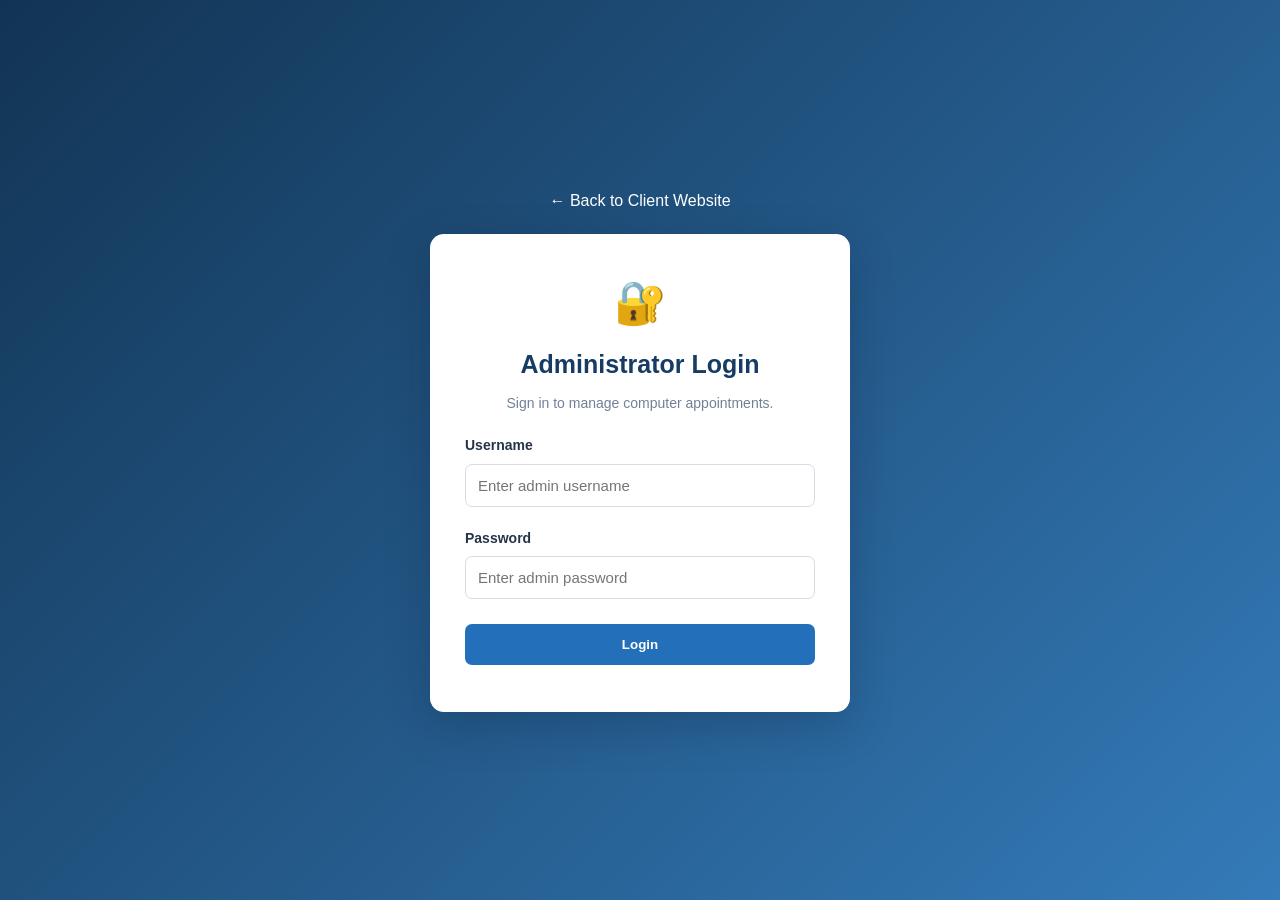
==== admin-login.html @ d9b27245 "Add files via upload" ====
<!DOCTYPE html>
<html lang="en">
<head>
    <meta charset="UTF-8">
    <meta name="viewport" content="width=device-width, initial-scale=1.0">
    <title>Admin Login | ComputerCare</title>
    <link rel="stylesheet" href="admin.css">
    <script src="admin.js" defer></script>
</head>
<body class="login-page">

    <a class="back-link" href="index.html">← Back to Client Website</a>

    <main class="login-card">
        <div class="login-icon">🔐</div>
        <h1>Administrator Login</h1>
        <p>Sign in to manage computer appointments.</p>

        <form id="adminLoginForm">
            <label for="username">Username</label>
            <input id="username" type="text"
                   placeholder="Enter admin username" required>

            <label for="password">Password</label>
            <input id="password" type="password"
                   placeholder="Enter admin password" required>

            <button class="admin-btn" type="submit">Login</button>
            <p id="loginMessage" class="login-message" role="status"></p>
        </form>

    </main>

</body>
</html>
---- admin.css ----
* {
    box-sizing: border-box;
    margin: 0;
    padding: 0;
}

body {
    font-family: Arial, sans-serif;
    background: #f2f5fa;
    color: #263448;
    line-height: 1.6;
}

.login-page {
    min-height: 100vh;
    padding: 25px;
    display: flex;
    flex-direction: column;
    justify-content: center;
    align-items: center;
    background: linear-gradient(135deg, #123454, #347bb9);
}

.back-link {
    color: white;
    margin-bottom: 20px;
    align-self: center;
    text-decoration: none;
}

.login-card {
    background: white;
    width: 100%;
    max-width: 420px;
    padding: 35px;
    border-radius: 14px;
    box-shadow: 0 15px 45px #00152b35;
}

.login-icon {
    font-size: 42px;
    text-align: center;
}

.login-card h1 {
    color: #163b65;
    font-size: 25px;
    text-align: center;
    margin: 8px 0;
}

.login-card > p {
    text-align: center;
    color: #718096;
    font-size: 14px;
}

.login-card label {
    display: block;
    font-weight: bold;
    font-size: 14px;
    margin: 20px 0 7px;
}

.login-card input,
.panel-heading select {
    width: 100%;
    padding: 12px;
    border: 1px solid #d5dce6;
    border-radius: 7px;
    font-size: 15px;
    background: white;
}

.admin-btn {
    width: 100%;
    border: none;
    background: #246fba;
    color: white;
    padding: 13px;
    border-radius: 7px;
    margin-top: 25px;
    font-weight: bold;
    cursor: pointer;
}

.admin-btn:hover {
    background: #164f88;
}

.login-message {
    color: #b42318 !important;
    margin-top: 12px;
}

.demo-note {
    margin-top: 24px;
    padding: 12px;
    background: #f1f6fb;
    border-radius: 7px;
    font-size: 12px !important;
    overflow-wrap: anywhere;
}

.admin-navbar {
    background: #153958;
    color: white;
    padding: 17px 5%;
    display: flex;
    justify-content: space-between;
    align-items: center;
    gap: 15px;
}

.admin-logo {
    color: white;
    text-decoration: none;
    font-size: 19px;
    font-weight: bold;
}

.logout-btn {
    background: #e65b5b;
    border: none;
    color: white;
    padding: 10px 16px;
    border-radius: 6px;
    cursor: pointer;
    font-weight: bold;
}

.admin-main {
    max-width: 1400px;
    margin: auto;
    padding: 35px 5%;
}

.admin-eyebrow {
    color: #267bd0;
    font-weight: bold;
    font-size: 12px;
    letter-spacing: 1.5px;
}

.admin-heading h1 {
    font-size: 32px;
    color: #163b65;
}

.admin-heading p,
.panel-heading p {
    color: #718096;
    font-size: 14px;
}

.stats-grid {
    display: grid;
    grid-template-columns: repeat(4, minmax(0, 1fr));
    gap: 18px;
    margin: 30px 0;
}

.stat-card {
    background: white;
    padding: 22px;
    border-radius: 10px;
    border: 1px solid #e2e9f2;
}

.stat-card span {
    display: block;
    color: #718096;
    font-size: 13px;
}

.stat-card strong {
    display: block;
    color: #163b65;
    font-size: 30px;
    margin-top: 8px;
}

.appointments-panel {
    background: white;
    border-radius: 12px;
    padding: 25px;
    box-shadow: 0 5px 20px #1a35500b;
}

.panel-heading {
    display: flex;
    justify-content: space-between;
    align-items: center;
    gap: 20px;
    margin-bottom: 22px;
}

.panel-heading h2 {
    color: #163b65;
    font-size: 22px;
}

.panel-heading select {
    max-width: 220px;
}

.admin-appointment {
    border: 1px solid #e1e7ef;
    border-radius: 9px;
    padding: 20px;
    margin-bottom: 16px;
    overflow-wrap: anywhere;
}

.admin-appointment h3 {
    color: #163b65;
    margin-bottom: 10px;
}

.admin-appointment p {
    font-size: 14px;
    margin: 5px 0;
}

.admin-status {
    display: inline-block;
    margin: 12px 0;
    padding: 5px 12px;
    border-radius: 20px;
    font-size: 12px;
    font-weight: bold;
}

.admin-status.pending {
    color: #835d00;
    background: #fff1c9;
}

.admin-status.approved {
    color: #17683b;
    background: #d8f4e2;
}

.admin-status.denied {
    color: #a32323;
    background: #ffe0e0;
}

.action-row {
    display: flex;
    gap: 10px;
    margin-top: 10px;
    flex-wrap: wrap;
}

.action-btn {
    border: none;
    padding: 10px 15px;
    border-radius: 6px;
    color: white;
    cursor: pointer;
    font-weight: bold;
}

.approve-btn {
    background: #20864d;
}

.deny-btn {
    background: #d94848;
}

.admin-empty {
    text-align: center;
    padding: 35px 10px;
    color: #718096;
}

.admin-footer {
    text-align: center;
    padding: 22px;
    color: #718096;
    font-size: 13px;
}

@media (max-width: 800px) {
    .stats-grid {
        grid-template-columns: repeat(2, minmax(0, 1fr));
    }

    .panel-heading {
        align-items: stretch;
        flex-direction: column;
    }

    .panel-heading select {
        max-width: none;
    }
}

@media (max-width: 480px) {
    .stats-grid {
        grid-template-columns: 1fr 1fr;
        gap: 10px;
    }

    .stat-card {
        padding: 14px;
    }

    .stat-card strong {
        font-size: 24px;
    }

    .appointments-panel {
        padding: 15px;
    }

    .login-card {
        padding: 25px;
    }

    .admin-heading h1 {
        font-size: 27px;
    }
}
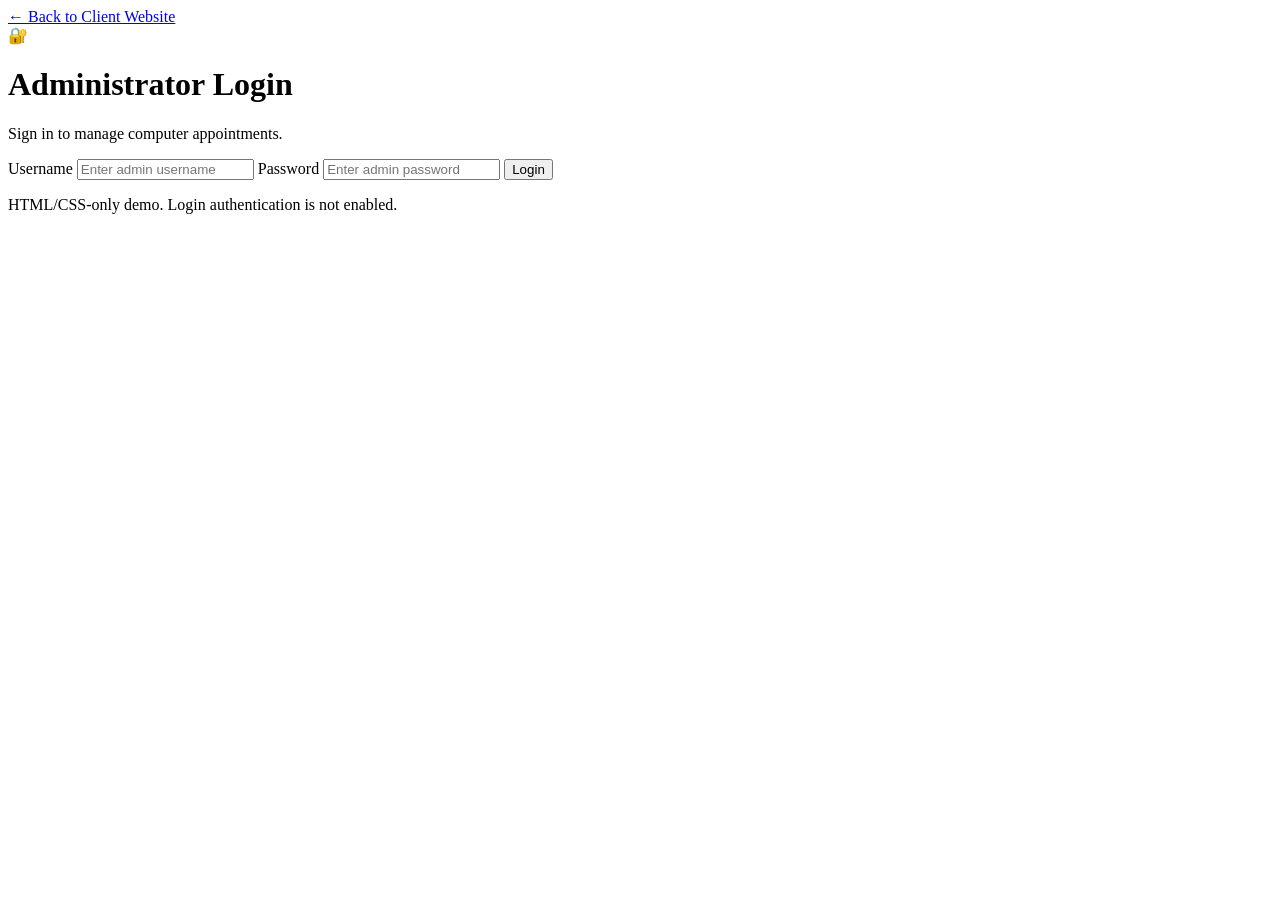
==== commit c2445b90: "Add files via upload" ====
--- a/admin-login.html
+++ b/admin-login.html
@@ -6,7 +6,6 @@
     <meta name="viewport" content="width=device-width, initial-scale=1.0">
     <title>Admin Login | ComputerCare</title>
     <link rel="stylesheet" href="admin.css">
-    <script src="admin.js" defer></script>
 </head>
 <body class="login-page">
 
@@ -26,8 +25,8 @@
             <input id="password" type="password"
                    placeholder="Enter admin password" required>
 
-            <button class="admin-btn" type="submit">Login</button>
-            <p id="loginMessage" class="login-message" role="status"></p>
+            <button class="admin-btn" type="button">Login</button>
+            <p class="login-message" role="status">HTML/CSS-only demo. Login authentication is not enabled.</p>
         </form>
 
     </main>
